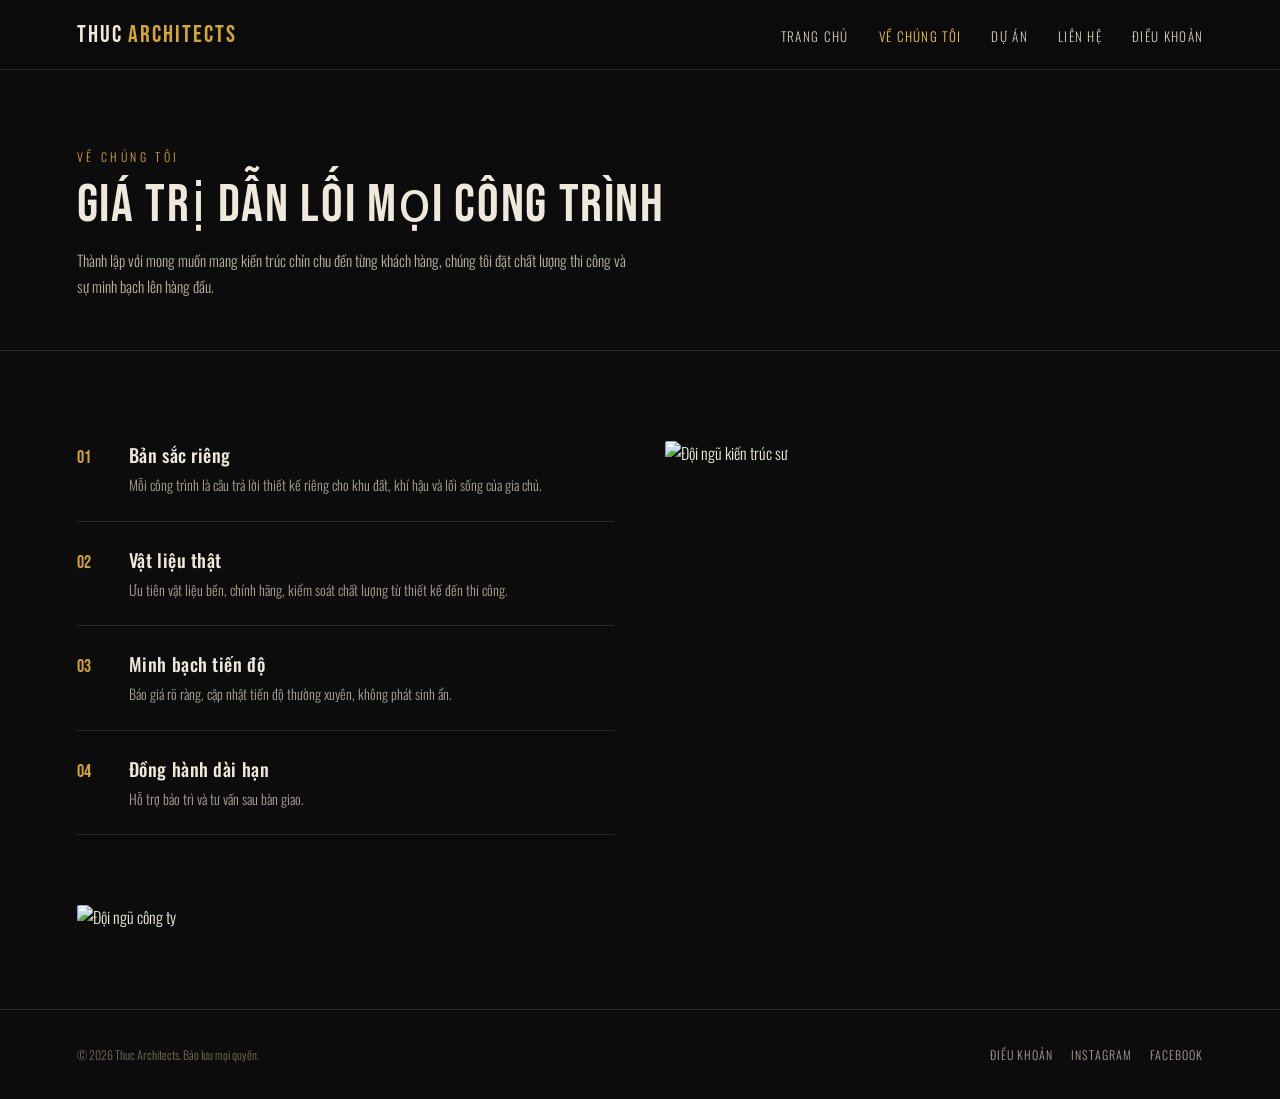
==== src/page/about.html @ 5a93a7ca "Restructure: tách src/, thêm trang chi tiết dự án, fix mobile nav" ====
<!DOCTYPE html>
<html lang="vi">
<head>
<meta charset="UTF-8">
<meta name="viewport" content="width=device-width, initial-scale=1.0">
<title>Về chúng tôi — THUC ARCHITECTS</title>
<link rel="preconnect" href="https://fonts.googleapis.com">
<link href="https://fonts.googleapis.com/css2?family=Bebas+Neue&family=Oswald:wght@300;400;500;600;700&display=swap" rel="stylesheet">
<link rel="stylesheet" href="../styles/main.css">
<style>
  .about-grid{display:grid;grid-template-columns:1fr 1fr;gap:50px;align-items:start;margin-top:10px;}
  .value-list{display:flex;flex-direction:column;}
  .value-row{display:flex;gap:20px;padding:24px 0;border-bottom:1px solid var(--line);align-items:baseline;}
  .value-row:first-child{padding-top:0;}
  .value-num{font-family:'Bebas Neue';color:var(--gold);font-size:1.1rem;width:32px;flex-shrink:0;}
  .value-row h3{font-size:1.15rem;color:var(--cream);margin-bottom:6px;font-family:'Oswald';font-weight:500;}
  .value-row p{color:#a8a196;font-size:.88rem;line-height:1.6;}
  .about-img{position:relative;min-height:340px;}
  .about-img img{width:100%;height:100%;object-fit:cover;border-radius:2px;}
  .team-strip{margin-top:70px;}
  .team-strip img{width:100%;border-radius:2px;}
</style>
</head>
<body data-page="about">

<header id="siteHeader">
  <a href="../../index.html" class="brand">THUC <span>ARCHITECTS</span></a>
  <button class="nav-toggle" id="navToggle" aria-label="Mở menu"><span></span><span></span><span></span></button>
  <nav id="mainNav">
    <ul>
      <li><a href="../../index.html" data-page="home">Trang chủ</a></li>
      <li><a href="about.html" data-page="about">Về chúng tôi</a></li>
      <li><a href="projects.html" data-page="projects">Dự án</a></li>
      <li><a href="contact.html" data-page="contact">Liên hệ</a></li>
      <li><a href="terms.html" data-page="terms">Điều khoản</a></li>
    </ul>
  </nav>
  <div class="nav-overlay" id="navOverlay"></div>
</header>

<main>
  <div class="page-head">
    <span class="eyebrow">Về chúng tôi</span>
    <h1 class="section-title">Giá trị dẫn lối mọi công trình</h1>
    <p class="section-lede">Thành lập với mong muốn mang kiến trúc chỉn chu đến từng khách hàng, chúng tôi đặt chất lượng thi công và sự minh bạch lên hàng đầu.</p>
  </div>

  <section>
    <div class="about-grid">
      <div class="value-list">
        <div class="value-row">
          <span class="value-num">01</span>
          <div><h3>Bản sắc riêng</h3><p>Mỗi công trình là câu trả lời thiết kế riêng cho khu đất, khí hậu và lối sống của gia chủ.</p></div>
        </div>
        <div class="value-row">
          <span class="value-num">02</span>
          <div><h3>Vật liệu thật</h3><p>Ưu tiên vật liệu bền, chính hãng, kiểm soát chất lượng từ thiết kế đến thi công.</p></div>
        </div>
        <div class="value-row">
          <span class="value-num">03</span>
          <div><h3>Minh bạch tiến độ</h3><p>Báo giá rõ ràng, cập nhật tiến độ thường xuyên, không phát sinh ẩn.</p></div>
        </div>
        <div class="value-row">
          <span class="value-num">04</span>
          <div><h3>Đồng hành dài hạn</h3><p>Hỗ trợ bảo trì và tư vấn sau bàn giao.</p></div>
        </div>
      </div>
      <div class="about-img">
        <img src="https://images.unsplash.com/photo-1541888946425-d81bb19240f5?q=80&w=1200&auto=format&fit=crop" alt="Đội ngũ kiến trúc sư">
      </div>
    </div>

    <div class="team-strip">
      <img src="https://images.unsplash.com/photo-1600880292203-757bb62b4baf?q=80&w=1600&auto=format&fit=crop" alt="Đội ngũ công ty">
    </div>
  </section>
</main>

<footer>
  <p>© 2026 Thuc Architects. Bảo lưu mọi quyền.</p>
  <div class="foot-social">
    <a href="terms.html">Điều khoản</a>
    <a href="#">Instagram</a>
    <a href="#">Facebook</a>
  </div>
</footer>

<script src="../scripts/main.js"></script>
</body>
</html>
---- src/styles/main.css ----
:root{
  --black:#0c0c0c;
  --charcoal:#161513;
  --gold:#d4a72c;
  --gold-bright:#f0c33c;
  --cream:#efe9dd;
  --line:#2c2a25;
}
*{margin:0;padding:0;box-sizing:border-box;}
html{scroll-behavior:smooth;}
body{
  background:var(--black);
  color:var(--cream);
  font-family:'Oswald',sans-serif;
  font-weight:300;
  overflow-x:hidden;
}
h1,h2,h3,.brand{
  font-family:'Bebas Neue',sans-serif;
  letter-spacing:0.03em;
  font-weight:400;
}
a{color:inherit;text-decoration:none;}
img{display:block;max-width:100%;}

/* ---- NAV ---- */
header{
  position:fixed;top:0;left:0;right:0;z-index:100;
  display:flex;align-items:center;justify-content:space-between;
  padding:20px 6%;
  background:rgba(12,12,12,0.96);
  border-bottom:1px solid var(--line);
}
.brand{font-size:1.5rem;color:var(--cream);letter-spacing:.08em;}
.brand span{color:var(--gold);}
nav ul{display:flex;gap:30px;list-style:none;}
nav a{font-size:.82rem;letter-spacing:.1em;text-transform:uppercase;color:var(--cream);opacity:.85;transition:opacity .2s,color .2s;}
nav a:hover,nav a.current{opacity:1;color:var(--gold-bright);}
.nav-toggle{
  display:none;background:none;border:none;color:var(--cream);cursor:pointer;z-index:210;
  width:32px;height:24px;position:relative;padding:0;flex-shrink:0;
}
.nav-toggle span{
  position:absolute;left:0;width:100%;height:2px;background:var(--cream);
  transition:transform .3s ease, opacity .3s ease, top .3s ease;
}
.nav-toggle span:nth-child(1){top:0;}
.nav-toggle span:nth-child(2){top:11px;}
.nav-toggle span:nth-child(3){top:22px;}
.nav-toggle.open span:nth-child(1){top:11px;transform:rotate(45deg);}
.nav-toggle.open span:nth-child(2){opacity:0;}
.nav-toggle.open span:nth-child(3){top:11px;transform:rotate(-45deg);}

.nav-overlay{
  display:none;position:fixed;inset:0;background:rgba(0,0,0,.55);
  z-index:190;opacity:0;transition:opacity .3s ease;pointer-events:none;
}
.nav-overlay.open{opacity:1;pointer-events:auto;}

/* page top spacer since header is fixed */
main{padding-top:78px;}

/* ---- PAGE HEADER (non-hero pages) ---- */
.page-head{
  padding:70px 6% 50px;
  border-bottom:1px solid var(--line);
}
.eyebrow{
  color:var(--gold);font-size:.75rem;letter-spacing:.3em;text-transform:uppercase;margin-bottom:12px;display:block;
}
.section-title{font-size:clamp(2rem,6vw,3.4rem);line-height:1.02;max-width:800px;}
.section-lede{max-width:560px;color:#b8b1a3;margin-top:16px;line-height:1.7;font-weight:300;font-size:.95rem;}

section{padding:80px 6%;position:relative;}

/* ---- FOOTER ---- */
footer{
  padding:36px 6%;display:flex;justify-content:space-between;align-items:center;
  border-top:1px solid var(--line);flex-wrap:wrap;gap:14px;
}
footer p{font-size:.75rem;color:#726c5f;}
.foot-social{display:flex;gap:18px;flex-wrap:wrap;}
.foot-social a{font-size:.75rem;letter-spacing:.08em;text-transform:uppercase;color:#a8a196;transition:color .2s;}
.foot-social a:hover{color:var(--gold-bright);}

/* ---- RESPONSIVE NAV ---- */
@media (max-width:900px){
  nav{position:fixed;top:0;right:0;bottom:0;width:72%;max-width:300px;
    background:var(--charcoal);flex-direction:column;padding:90px 28px 40px;
    transform:translateX(100%);transition:transform .35s cubic-bezier(.4,0,.2,1);
    border-left:1px solid var(--line);
    overflow-y:auto;z-index:200;}
  nav.open{transform:translateX(0);}
  nav ul{flex-direction:column;gap:24px;}
  nav ul li{
    opacity:0;transform:translateX(16px);
    transition:opacity .35s ease, transform .35s ease;
  }
  nav.open ul li{opacity:1;transform:translateX(0);}
  nav.open ul li:nth-child(1){transition-delay:.08s;}
  nav.open ul li:nth-child(2){transition-delay:.13s;}
  nav.open ul li:nth-child(3){transition-delay:.18s;}
  nav.open ul li:nth-child(4){transition-delay:.23s;}
  nav.open ul li:nth-child(5){transition-delay:.28s;}
  .nav-toggle{display:block;}
  .nav-overlay{display:block;}
  body.nav-locked{overflow:hidden;}
}

/* ---- SCROLL REVEAL (dùng chung) ---- */
.reveal{
  opacity:0;transform:translateY(24px);
  transition:opacity .7s ease, transform .7s ease;
}
.reveal.is-visible{opacity:1;transform:translateY(0);}

@media (prefers-reduced-motion: reduce){
  *{transition:none !important;}
  .reveal{opacity:1;transform:none;}
}
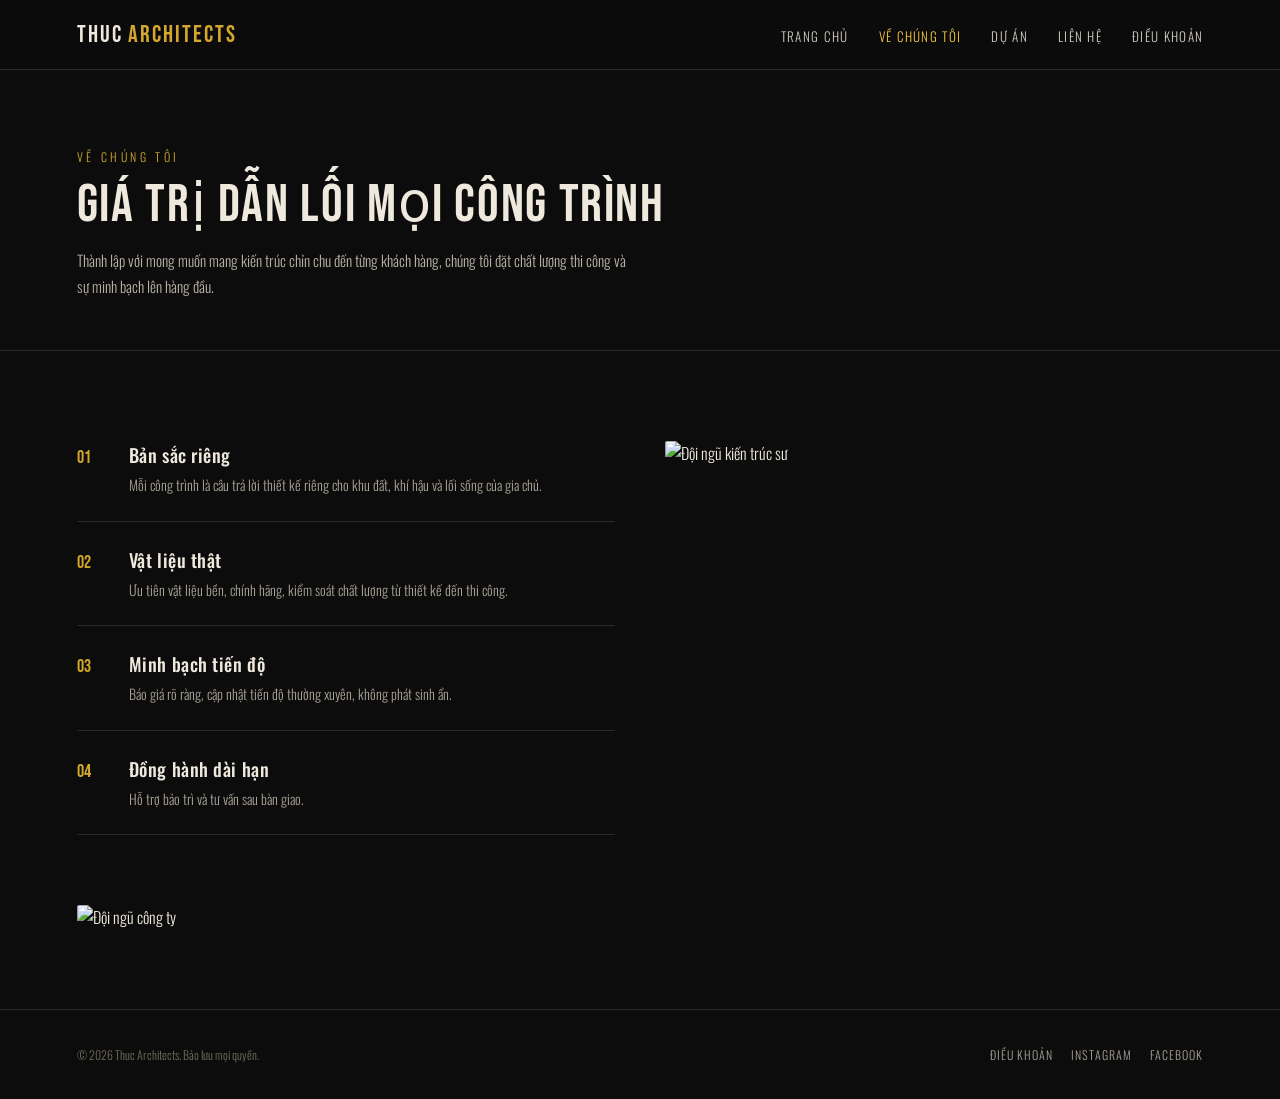
==== commit 224dde09: "update animation" ====
--- a/src/page/about.html
+++ b/src/page/about.html
@@ -12,6 +12,10 @@
   .value-list{display:flex;flex-direction:column;}
   .value-row{display:flex;gap:20px;padding:24px 0;border-bottom:1px solid var(--line);align-items:baseline;}
   .value-row:first-child{padding-top:0;}
+  .value-row:nth-child(1){transition-delay:0s;}
+  .value-row:nth-child(2){transition-delay:.1s;}
+  .value-row:nth-child(3){transition-delay:.2s;}
+  .value-row:nth-child(4){transition-delay:.3s;}
   .value-num{font-family:'Bebas Neue';color:var(--gold);font-size:1.1rem;width:32px;flex-shrink:0;}
   .value-row h3{font-size:1.15rem;color:var(--cream);margin-bottom:6px;font-family:'Oswald';font-weight:500;}
   .value-row p{color:#a8a196;font-size:.88rem;line-height:1.6;}
@@ -48,29 +52,29 @@
   <section>
     <div class="about-grid">
       <div class="value-list">
-        <div class="value-row">
+        <div class="value-row reveal">
           <span class="value-num">01</span>
           <div><h3>Bản sắc riêng</h3><p>Mỗi công trình là câu trả lời thiết kế riêng cho khu đất, khí hậu và lối sống của gia chủ.</p></div>
         </div>
-        <div class="value-row">
+        <div class="value-row reveal">
           <span class="value-num">02</span>
           <div><h3>Vật liệu thật</h3><p>Ưu tiên vật liệu bền, chính hãng, kiểm soát chất lượng từ thiết kế đến thi công.</p></div>
         </div>
-        <div class="value-row">
+        <div class="value-row reveal">
           <span class="value-num">03</span>
           <div><h3>Minh bạch tiến độ</h3><p>Báo giá rõ ràng, cập nhật tiến độ thường xuyên, không phát sinh ẩn.</p></div>
         </div>
-        <div class="value-row">
+        <div class="value-row reveal">
           <span class="value-num">04</span>
           <div><h3>Đồng hành dài hạn</h3><p>Hỗ trợ bảo trì và tư vấn sau bàn giao.</p></div>
         </div>
       </div>
-      <div class="about-img">
+      <div class="about-img reveal">
         <img src="https://images.unsplash.com/photo-1541888946425-d81bb19240f5?q=80&w=1200&auto=format&fit=crop" alt="Đội ngũ kiến trúc sư">
       </div>
     </div>
 
-    <div class="team-strip">
+    <div class="team-strip reveal">
       <img src="https://images.unsplash.com/photo-1600880292203-757bb62b4baf?q=80&w=1600&auto=format&fit=crop" alt="Đội ngũ công ty">
     </div>
   </section>
--- a/src/styles/main.css
+++ b/src/styles/main.css
@@ -114,7 +114,41 @@
 }
 .reveal.is-visible{opacity:1;transform:translateY(0);}
 
+/* ---- PAGE TRANSITION ---- */
+body{
+  animation:pageFadeIn .4s ease forwards;
+}
+@keyframes pageFadeIn{
+  from{opacity:0;}
+  to{opacity:1;}
+}
+
+.page-fade{
+  position:fixed;inset:0;z-index:999;
+  background:var(--black);
+  opacity:0;pointer-events:none;
+  transition:opacity .3s ease;
+}
+.page-fade.active{opacity:1;pointer-events:auto;}
+
+/* ---- IMAGE FADE-IN ---- */
+img.img-loading{opacity:0;}
+img.img-loaded{
+  opacity:1;
+  animation:imgFadeIn .6s ease forwards;
+}
+@keyframes imgFadeIn{
+  from{opacity:0;transform:scale(1.02);}
+  to{opacity:1;transform:scale(1);}
+}
+
+/* ---- COUNTER ---- */
+[data-counter]{font-variant-numeric:tabular-nums;}
+
 @media (prefers-reduced-motion: reduce){
-  *{transition:none !important;}
+  *{transition:none !important;animation:none !important;}
   .reveal{opacity:1;transform:none;}
+  body{opacity:1;}
+  .page-fade{display:none;}
+  img.img-loaded{opacity:1;}
 }
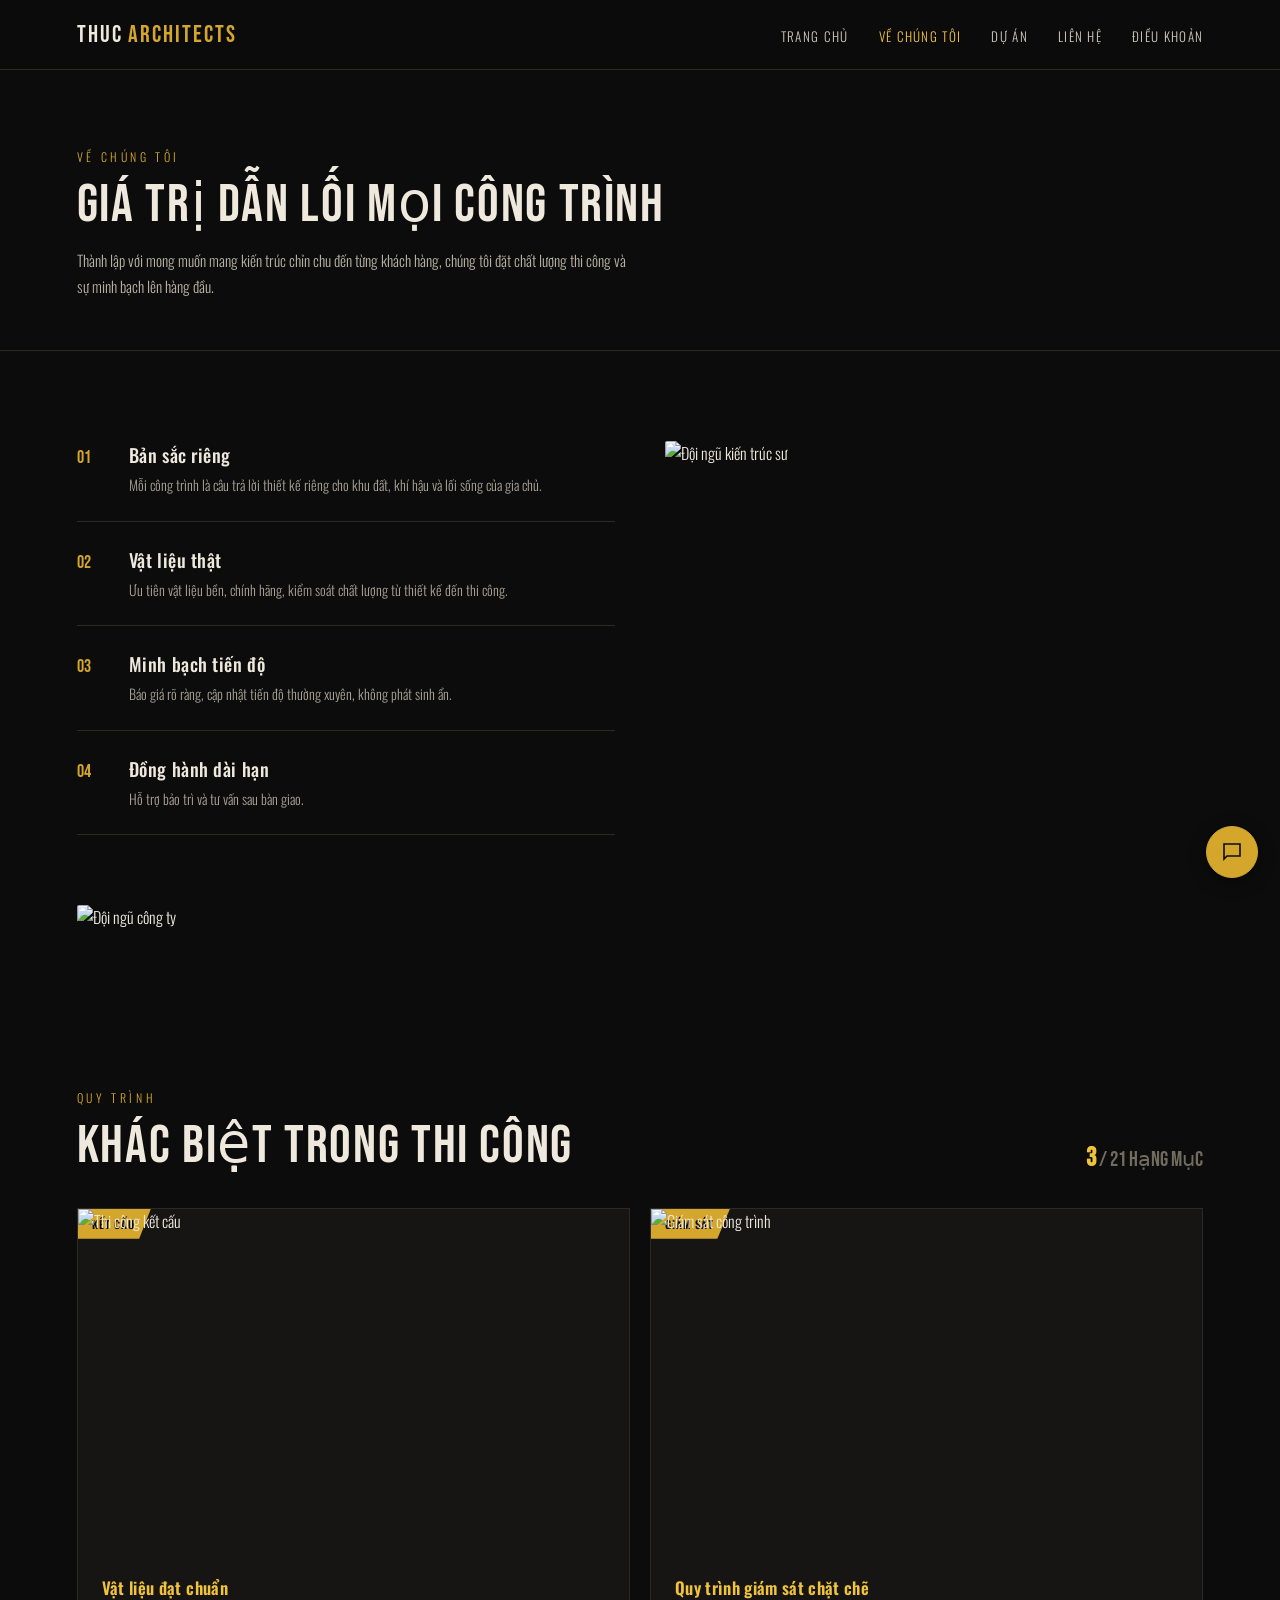
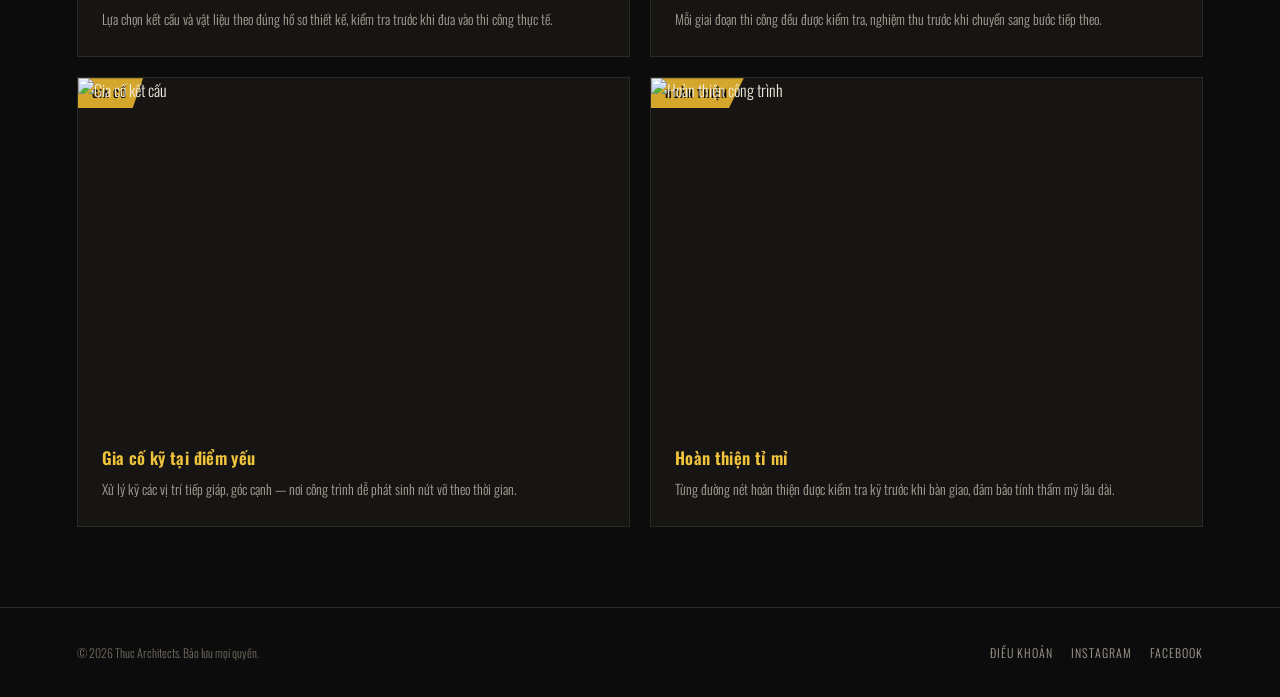
==== commit 2e538b16: "update UI" ====
--- a/src/page/about.html
+++ b/src/page/about.html
@@ -23,6 +23,37 @@
   .about-img img{width:100%;height:100%;object-fit:cover;border-radius:2px;}
   .team-strip{margin-top:70px;}
   .team-strip img{width:100%;border-radius:2px;}
+
+  /* ---- KHÁC BIỆT TRONG THI CÔNG ---- */
+  .diff-head{display:flex;justify-content:space-between;align-items:flex-end;flex-wrap:wrap;gap:12px;}
+  .diff-count{font-family:'Bebas Neue';font-size:1.3rem;color:#726c5f;}
+  .diff-count b{color:var(--gold-bright);font-size:1.6rem;}
+  .diff-grid{display:grid;grid-template-columns:repeat(2,1fr);gap:20px;margin-top:34px;}
+  .diff-card{
+    border:1px solid var(--line);overflow:hidden;background:var(--charcoal);
+    transition:transform .4s ease, border-color .4s ease;
+  }
+  .diff-card:hover{border-color:var(--gold);transform:translateY(-4px);}
+  .diff-card:nth-child(1){transition-delay:0s;}
+  .diff-card:nth-child(2){transition-delay:.08s;}
+  .diff-card:nth-child(3){transition-delay:.16s;}
+  .diff-card:nth-child(4){transition-delay:.24s;}
+  .diff-media{position:relative;aspect-ratio:16/10;overflow:hidden;}
+  .diff-media img{width:100%;height:100%;object-fit:cover;transition:transform .6s ease;}
+  .diff-card:hover .diff-media img{transform:scale(1.05);}
+  .diff-tag{
+    position:absolute;top:0;left:0;
+    background:var(--gold);color:var(--black);
+    font-family:'Oswald';font-weight:600;font-size:.68rem;letter-spacing:.08em;text-transform:uppercase;
+    padding:7px 16px 7px 14px;
+    clip-path:polygon(0 0, 100% 0, 84% 100%, 0% 100%);
+  }
+  .diff-body{padding:22px 24px 26px;}
+  .diff-body h3{font-size:1.05rem;color:var(--gold-bright);font-family:'Oswald';font-weight:600;letter-spacing:.02em;margin-bottom:8px;}
+  .diff-body p{color:#a8a196;font-size:.86rem;line-height:1.6;}
+  @media (max-width:760px){
+    .diff-grid{grid-template-columns:1fr;}
+  }
 </style>
 </head>
 <body data-page="about">
@@ -78,6 +109,59 @@
       <img src="https://images.unsplash.com/photo-1600880292203-757bb62b4baf?q=80&w=1600&auto=format&fit=crop" alt="Đội ngũ công ty">
     </div>
   </section>
+
+  <section>
+    <div class="diff-head">
+      <div>
+        <span class="eyebrow">Quy trình</span>
+        <h2 class="section-title">Khác biệt trong thi công</h2>
+      </div>
+      <span class="diff-count"><b data-counter="4">0</b> / 21 hạng mục</span>
+    </div>
+
+    <div class="diff-grid">
+      <div class="diff-card reveal">
+        <div class="diff-media">
+          <span class="diff-tag">Kết cấu</span>
+          <img src="https://images.unsplash.com/photo-1600585154340-be6161a56a0c?q=80&w=1000&auto=format&fit=crop" alt="Thi công kết cấu">
+        </div>
+        <div class="diff-body">
+          <h3>Vật liệu đạt chuẩn</h3>
+          <p>Lựa chọn kết cấu và vật liệu theo đúng hồ sơ thiết kế, kiểm tra trước khi đưa vào thi công thực tế.</p>
+        </div>
+      </div>
+      <div class="diff-card reveal">
+        <div class="diff-media">
+          <span class="diff-tag">Giám sát</span>
+          <img src="https://images.unsplash.com/photo-1600607687644-aac4c3eac7f4?q=80&w=1000&auto=format&fit=crop" alt="Giám sát công trình">
+        </div>
+        <div class="diff-body">
+          <h3>Quy trình giám sát chặt chẽ</h3>
+          <p>Mỗi giai đoạn thi công đều được kiểm tra, nghiệm thu trước khi chuyển sang bước tiếp theo.</p>
+        </div>
+      </div>
+      <div class="diff-card reveal">
+        <div class="diff-media">
+          <span class="diff-tag">Gia cố</span>
+          <img src="https://images.unsplash.com/photo-1600585154526-990dced4db0d?q=80&w=1000&auto=format&fit=crop" alt="Gia cố kết cấu">
+        </div>
+        <div class="diff-body">
+          <h3>Gia cố kỹ tại điểm yếu</h3>
+          <p>Xử lý kỹ các vị trí tiếp giáp, góc cạnh — nơi công trình dễ phát sinh nứt vỡ theo thời gian.</p>
+        </div>
+      </div>
+      <div class="diff-card reveal">
+        <div class="diff-media">
+          <span class="diff-tag">Hoàn thiện</span>
+          <img src="https://images.unsplash.com/photo-1600607687939-ce8a6c25118c?q=80&w=1000&auto=format&fit=crop" alt="Hoàn thiện công trình">
+        </div>
+        <div class="diff-body">
+          <h3>Hoàn thiện tỉ mỉ</h3>
+          <p>Từng đường nét hoàn thiện được kiểm tra kỹ trước khi bàn giao, đảm bảo tính thẩm mỹ lâu dài.</p>
+        </div>
+      </div>
+    </div>
+  </section>
 </main>
 
 <footer>
--- a/src/styles/main.css
+++ b/src/styles/main.css
@@ -145,6 +145,73 @@
 /* ---- COUNTER ---- */
 [data-counter]{font-variant-numeric:tabular-nums;}
 
+/* ---- GALLERY ITEM (dùng chung: trang chủ, projects, lightbox) ---- */
+.gallery-item{position:relative;overflow:hidden;aspect-ratio:4/5;cursor:pointer;display:block;}
+.gallery-item img{width:100%;height:100%;object-fit:cover;transition:transform .5s ease, filter .5s ease;}
+.gallery-item:hover img{transform:scale(1.06);filter:brightness(0.85);}
+.gallery-caption{position:absolute;left:0;right:0;bottom:0;padding:18px;background:linear-gradient(to top, rgba(0,0,0,.9), transparent);}
+.gallery-caption .g-tag{color:var(--gold);font-size:.68rem;letter-spacing:.14em;text-transform:uppercase;}
+.gallery-caption h4{font-family:'Oswald';font-weight:500;font-size:1rem;color:var(--cream);margin-top:3px;}
+
+/* ---- LIGHTBOX (phóng to ảnh công trình) ---- */
+.lightbox{
+  position:fixed;inset:0;z-index:500;
+  background:rgba(8,8,8,.96);
+  display:none;align-items:center;justify-content:center;
+  padding:60px 20px;
+}
+.lightbox.open{display:flex;animation:lightboxIn .25s ease forwards;}
+@keyframes lightboxIn{from{opacity:0;}to{opacity:1;}}
+.lightbox img{
+  max-width:min(1100px,92vw);max-height:82vh;object-fit:contain;
+  border:1px solid var(--line);
+}
+.lightbox-caption{
+  position:absolute;left:0;right:0;bottom:22px;text-align:center;
+  color:#a8a196;font-size:.8rem;letter-spacing:.08em;text-transform:uppercase;
+}
+.lightbox-caption span{color:var(--gold);}
+.lightbox-close,.lightbox-nav{
+  position:absolute;background:transparent;border:1px solid var(--line);color:var(--cream);
+  cursor:pointer;display:flex;align-items:center;justify-content:center;
+  transition:border-color .2s,color .2s;
+}
+.lightbox-close{top:22px;right:22px;width:44px;height:44px;font-size:1.3rem;}
+.lightbox-close:hover,.lightbox-nav:hover{border-color:var(--gold);color:var(--gold-bright);}
+.lightbox-nav{top:50%;transform:translateY(-50%);width:48px;height:48px;font-size:1.4rem;}
+.lightbox-prev{left:16px;}
+.lightbox-next{right:16px;}
+.lightbox-counter{
+  position:absolute;top:26px;left:26px;font-size:.75rem;letter-spacing:.1em;color:#726c5f;
+}
+@media (max-width:640px){
+  .lightbox-nav{width:38px;height:38px;font-size:1.1rem;}
+  .lightbox-close{width:38px;height:38px;top:14px;right:14px;}
+  .lightbox-counter{top:16px;left:16px;}
+}
+
+/* ---- QUICK CONTACT (nút nổi Instagram/Zalo) ---- */
+.quick-contact{
+  position:fixed;right:22px;bottom:22px;z-index:300;
+  display:flex;flex-direction:column;gap:12px;align-items:flex-end;
+}
+.qc-btn{
+  width:52px;height:52px;border-radius:50%;
+  display:flex;align-items:center;justify-content:center;
+  background:var(--charcoal);border:1px solid var(--line);color:var(--cream);
+  transition:transform .2s ease, border-color .2s, background .2s, color .2s;
+  box-shadow:0 4px 18px rgba(0,0,0,.4);
+}
+.qc-btn:hover{transform:translateY(-3px);border-color:var(--gold);color:var(--gold-bright);}
+.qc-btn.qc-primary{background:var(--gold);color:var(--black);border-color:var(--gold);}
+.qc-btn.qc-primary:hover{background:var(--gold-bright);color:var(--black);}
+.qc-btn svg{width:24px;height:24px;}
+@media (max-width:640px){
+  .quick-contact{right:14px;bottom:14px;gap:10px;}
+  .qc-btn{width:46px;height:46px;}
+  .qc-btn svg{width:20px;height:20px;}
+}
+
 @media (prefers-reduced-motion: reduce){
   *{transition:none !important;animation:none !important;}
   .reveal{opacity:1;transform:none;}
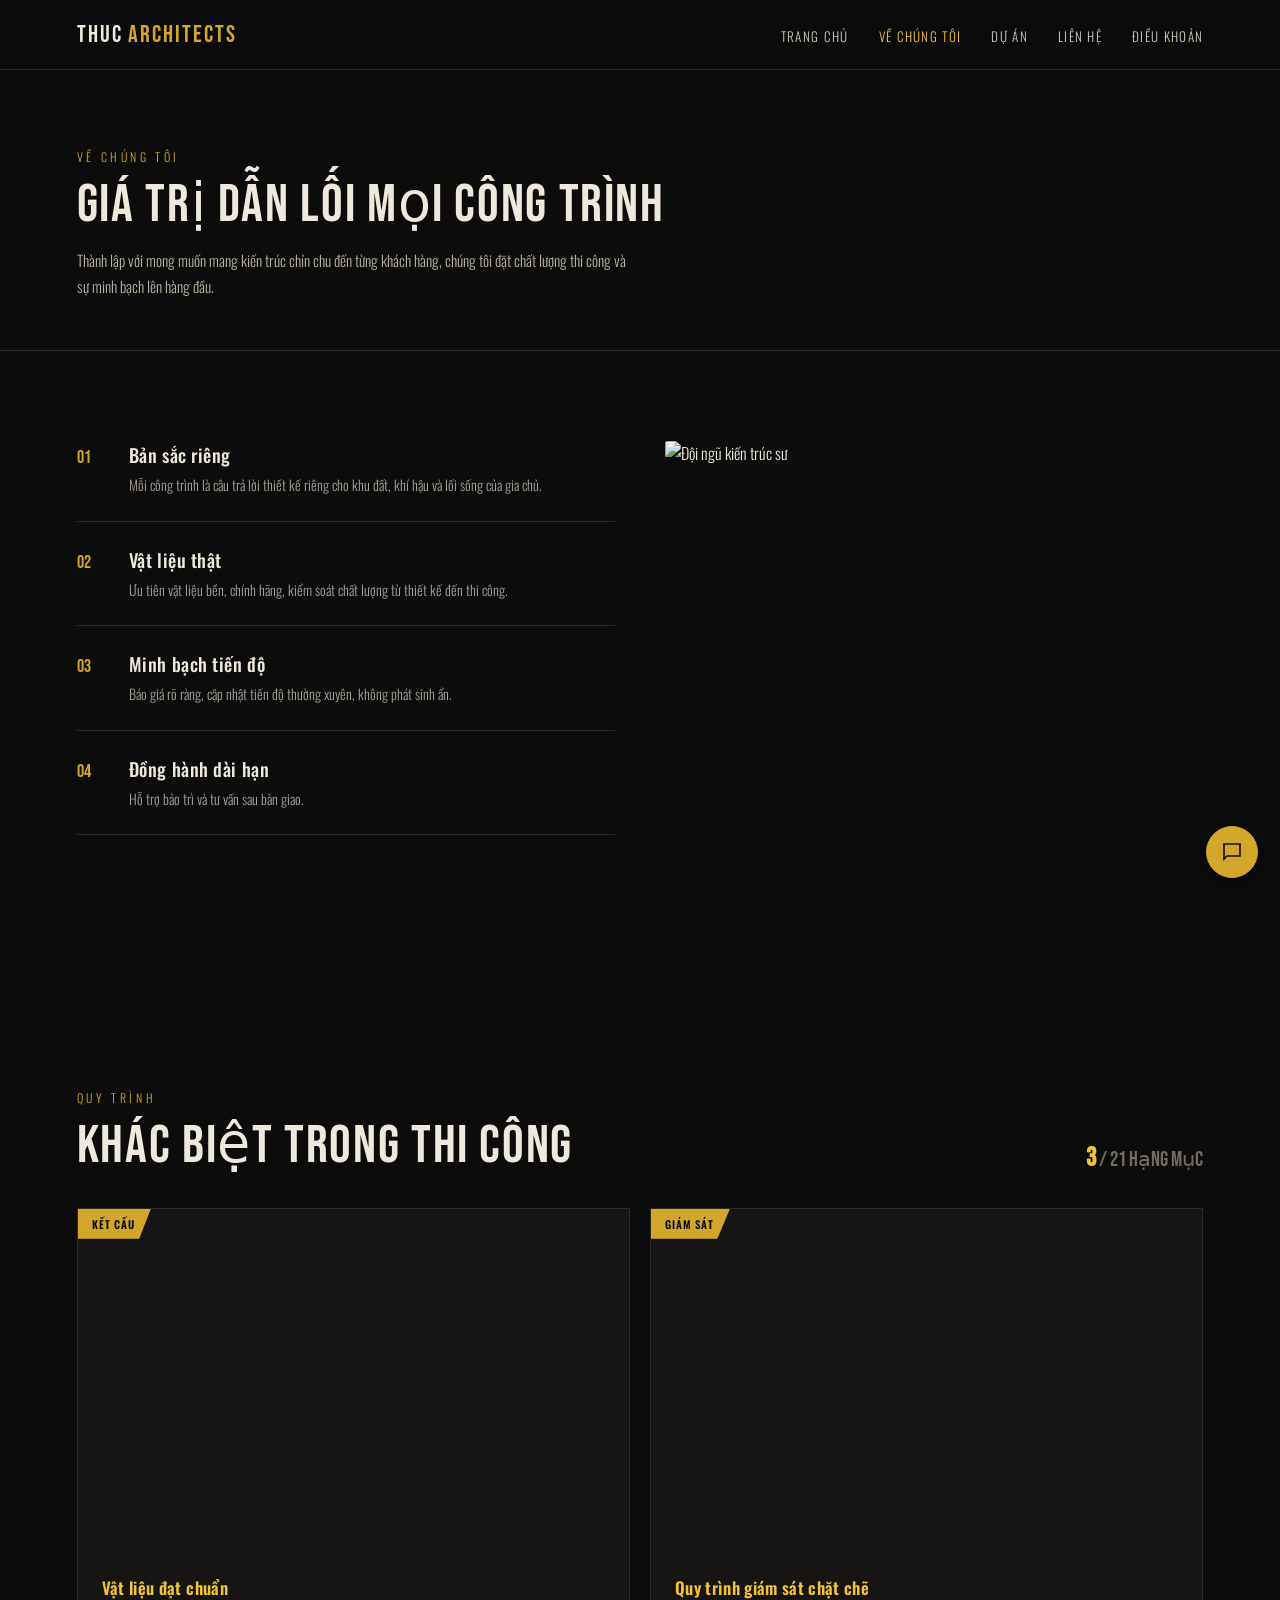
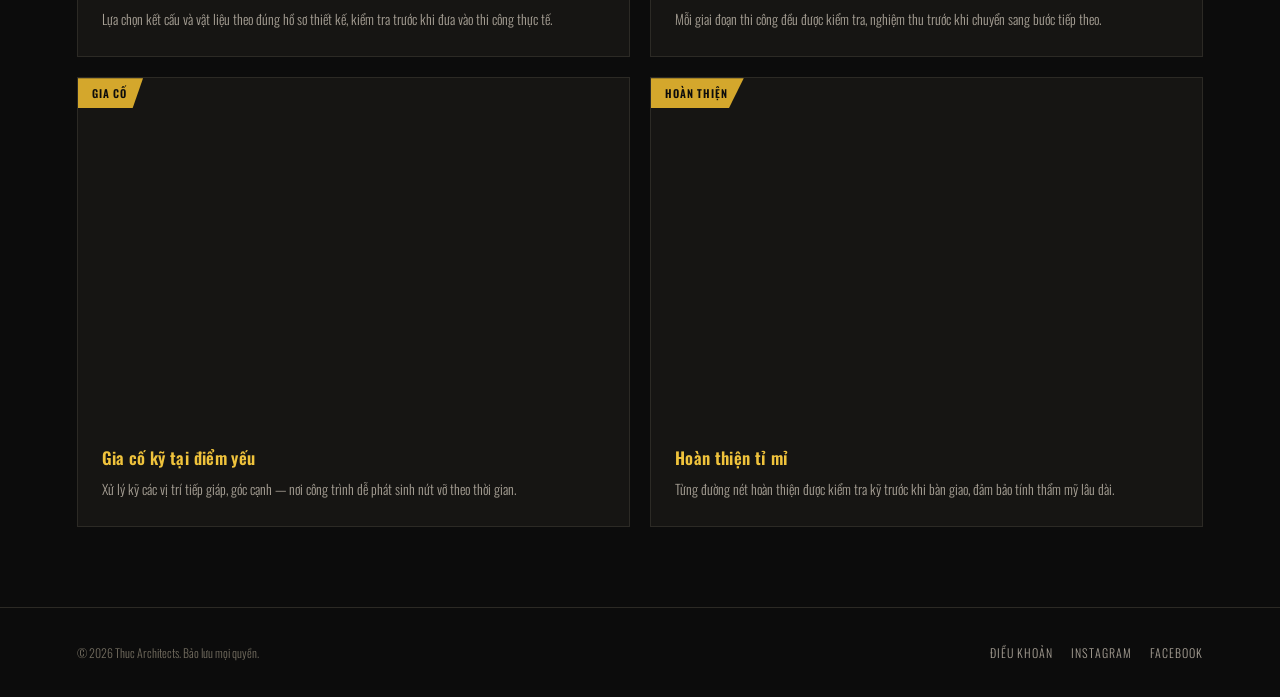
==== commit 968f0b5c: "Optimize images with lazy loading and quality adjustments Updated image sources to use lazy loading " ====
--- a/src/page/about.html
+++ b/src/page/about.html
@@ -106,7 +106,7 @@
     </div>
 
     <div class="team-strip reveal">
-      <img src="https://images.unsplash.com/photo-1600880292203-757bb62b4baf?q=80&w=1600&auto=format&fit=crop" alt="Đội ngũ công ty">
+      <img src="https://images.unsplash.com/photo-1600880292203-757bb62b4baf?q=70&w=1200&auto=format&fit=crop" alt="Đội ngũ công ty" loading="lazy">
     </div>
   </section>
 
@@ -123,7 +123,7 @@
       <div class="diff-card reveal">
         <div class="diff-media">
           <span class="diff-tag">Kết cấu</span>
-          <img src="https://images.unsplash.com/photo-1600585154340-be6161a56a0c?q=80&w=1000&auto=format&fit=crop" alt="Thi công kết cấu">
+          <img src="https://images.unsplash.com/photo-1600585154340-be6161a56a0c?q=75&w=700&auto=format&fit=crop" alt="Thi công kết cấu" loading="lazy">
         </div>
         <div class="diff-body">
           <h3>Vật liệu đạt chuẩn</h3>
@@ -133,7 +133,7 @@
       <div class="diff-card reveal">
         <div class="diff-media">
           <span class="diff-tag">Giám sát</span>
-          <img src="https://images.unsplash.com/photo-1600607687644-aac4c3eac7f4?q=80&w=1000&auto=format&fit=crop" alt="Giám sát công trình">
+          <img src="https://images.unsplash.com/photo-1600607687644-aac4c3eac7f4?q=75&w=700&auto=format&fit=crop" alt="Giám sát công trình" loading="lazy">
         </div>
         <div class="diff-body">
           <h3>Quy trình giám sát chặt chẽ</h3>
@@ -143,7 +143,7 @@
       <div class="diff-card reveal">
         <div class="diff-media">
           <span class="diff-tag">Gia cố</span>
-          <img src="https://images.unsplash.com/photo-1600585154526-990dced4db0d?q=80&w=1000&auto=format&fit=crop" alt="Gia cố kết cấu">
+          <img src="https://images.unsplash.com/photo-1600585154526-990dced4db0d?q=75&w=700&auto=format&fit=crop" alt="Gia cố kết cấu" loading="lazy">
         </div>
         <div class="diff-body">
           <h3>Gia cố kỹ tại điểm yếu</h3>
@@ -153,7 +153,7 @@
       <div class="diff-card reveal">
         <div class="diff-media">
           <span class="diff-tag">Hoàn thiện</span>
-          <img src="https://images.unsplash.com/photo-1600607687939-ce8a6c25118c?q=80&w=1000&auto=format&fit=crop" alt="Hoàn thiện công trình">
+          <img src="https://images.unsplash.com/photo-1600607687939-ce8a6c25118c?q=75&w=700&auto=format&fit=crop" alt="Hoàn thiện công trình" loading="lazy">
         </div>
         <div class="diff-body">
           <h3>Hoàn thiện tỉ mỉ</h3>
